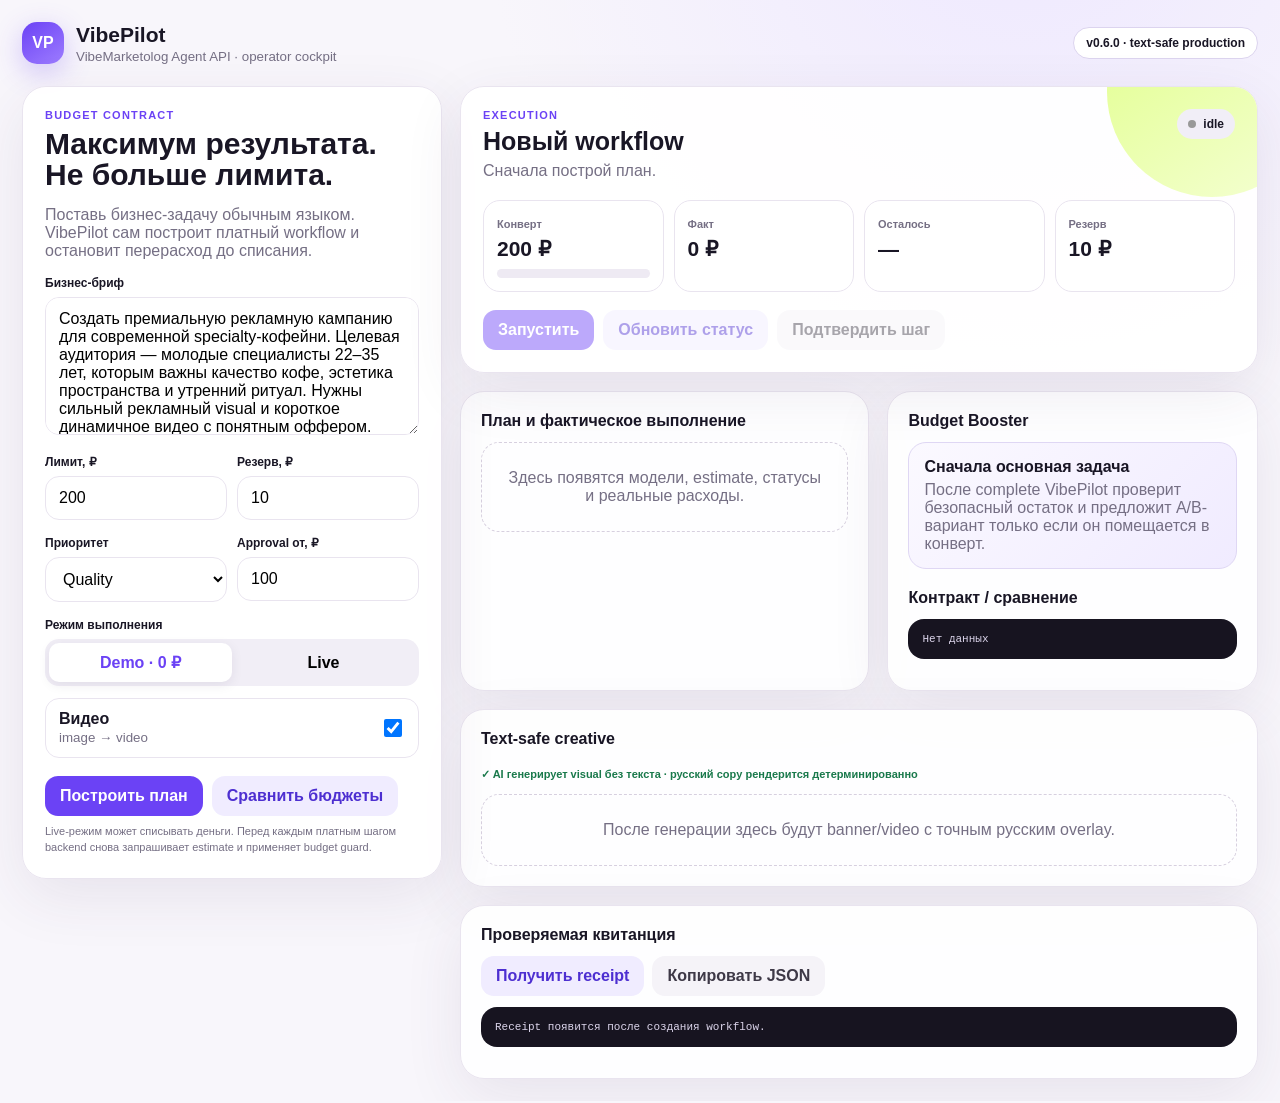
==== app/pilot.html @ fcf1f1fa "Release VibePilot v0.6.0 final product prototype" ====
<!doctype html>
<html lang="ru">
<head>
  <meta charset="utf-8">
  <meta name="viewport" content="width=device-width, initial-scale=1">
  <title>VibePilot — budget-aware AI production</title>
  <style>
    :root{--ink:#191625;--muted:#756f84;--line:#e9e4ef;--bg:#f8f6fb;--card:#fff;--violet:#6b42f5;--violet2:#8d6bff;--lime:#d8ff6a;--good:#19794b;--warn:#a86800;--bad:#b83045;--shadow:0 18px 60px rgba(63,42,91,.09)}
    *{box-sizing:border-box} body{margin:0;font-family:Inter,ui-sans-serif,-apple-system,BlinkMacSystemFont,"Segoe UI",sans-serif;background:radial-gradient(circle at 80% -10%,#eee8ff 0,transparent 34%),var(--bg);color:var(--ink)}
    button,input,textarea,select{font:inherit}.shell{max-width:1420px;margin:0 auto;padding:22px}.top{display:flex;align-items:center;justify-content:space-between;gap:16px;margin-bottom:22px}.brand{display:flex;align-items:center;gap:12px}.mark{width:42px;height:42px;border-radius:15px;background:linear-gradient(145deg,var(--violet),#9d7cff);display:grid;place-items:center;color:white;font-weight:900;box-shadow:0 8px 28px rgba(107,66,245,.28)}.brand strong{font-size:21px}.brand small{display:block;color:var(--muted);margin-top:2px}.chip{border:1px solid #dcd4ef;background:white;border-radius:999px;padding:8px 12px;font-size:12px;font-weight:800}.grid{display:grid;grid-template-columns:minmax(330px,420px) 1fr;gap:18px}.panel{background:rgba(255,255,255,.92);border:1px solid var(--line);border-radius:24px;box-shadow:var(--shadow)}.builder{padding:22px;position:sticky;top:16px;height:max-content}.eyebrow{font-size:11px;letter-spacing:.11em;text-transform:uppercase;color:var(--violet);font-weight:900}.builder h1{font-size:30px;line-height:1.02;margin:8px 0 10px}.muted{color:var(--muted)}label{display:block;font-size:12px;font-weight:800;margin:16px 0 7px}.field,textarea,select{width:100%;border:1px solid var(--line);border-radius:14px;background:#fff;padding:12px 13px;outline:none}.field:focus,textarea:focus,select:focus{border-color:#b6a3ff;box-shadow:0 0 0 4px #f0edff}textarea{min-height:138px;resize:vertical}.row{display:grid;grid-template-columns:1fr 1fr;gap:10px}.seg{display:grid;grid-template-columns:1fr 1fr;background:#f1eef6;border-radius:14px;padding:4px}.seg button{border:0;background:transparent;padding:10px;border-radius:10px;cursor:pointer;font-weight:800}.seg button.on{background:white;color:var(--violet);box-shadow:0 3px 12px rgba(42,28,64,.08)}.toggle{display:flex;align-items:center;justify-content:space-between;border:1px solid var(--line);border-radius:14px;padding:11px 13px;margin-top:12px}.toggle input{width:18px;height:18px}.actions{display:flex;gap:9px;flex-wrap:wrap;margin-top:18px}.btn{border:0;border-radius:13px;padding:11px 15px;font-weight:900;cursor:pointer}.primary{background:var(--violet);color:#fff}.secondary{background:#f0ecff;color:#4d2fd1}.ghost{background:#f5f3f8;color:#3e3947}.danger{background:#ffe9ed;color:var(--bad)}.btn:disabled{opacity:.45;cursor:not-allowed}.workspace{display:flex;flex-direction:column;gap:18px}.hero{padding:22px;overflow:hidden;position:relative}.hero:after{content:"";position:absolute;width:210px;height:210px;border-radius:50%;right:-60px;top:-100px;background:linear-gradient(145deg,#d8ff6a,#f3ffcb);opacity:.8}.heroline{display:flex;justify-content:space-between;align-items:flex-start;gap:15px;position:relative;z-index:1}.hero h2{font-size:25px;margin:6px 0}.status{display:inline-flex;align-items:center;gap:7px;border-radius:999px;padding:8px 11px;font-size:12px;font-weight:900;background:#f1eef7}.dot{width:8px;height:8px;border-radius:50%;background:#999}.status.complete .dot{background:#38a36f}.status.running .dot{background:#7452ff}.status.awaiting_approval .dot{background:#eea824}.metrics{display:grid;grid-template-columns:repeat(4,1fr);gap:10px;margin-top:20px;position:relative;z-index:1}.metric{border:1px solid var(--line);border-radius:17px;padding:13px;background:#fff}.metric b{display:block;font-size:21px;margin-top:5px}.metric span{font-size:11px;color:var(--muted);font-weight:700}.bar{height:9px;background:#eeeaf3;border-radius:999px;overflow:hidden;margin-top:8px}.bar i{display:block;height:100%;background:linear-gradient(90deg,var(--violet),var(--violet2));border-radius:inherit;width:0}.cards{display:grid;grid-template-columns:1.05fr .95fr;gap:18px}.section{padding:20px}.section h3{margin:0 0 12px;font-size:16px}.steps{display:flex;flex-direction:column;gap:9px}.step{display:grid;grid-template-columns:32px 1fr auto;gap:10px;align-items:center;padding:11px;border:1px solid var(--line);border-radius:15px}.stepicon{width:30px;height:30px;border-radius:10px;background:#f1edff;display:grid;place-items:center;font-size:12px;font-weight:900;color:var(--violet)}.step b{font-size:13px}.step small{display:block;color:var(--muted);margin-top:3px}.cost{font-size:12px;font-weight:900}.badge{font-size:10px;padding:5px 7px;border-radius:999px;background:#f4f1f7;color:#686175;font-weight:900}.badge.complete,.badge.simulated{background:#e8f8ef;color:var(--good)}.badge.running{background:#eee9ff;color:var(--violet)}.badge.awaiting_approval{background:#fff3d7;color:var(--warn)}.creative-grid{display:grid;grid-template-columns:1fr 1fr;gap:12px}.media{position:relative;aspect-ratio:1/1;border-radius:20px;overflow:hidden;background:linear-gradient(145deg,#f0ecf7,#ddd6eb);border:1px solid var(--line)}.media.wide{aspect-ratio:16/9;grid-column:1/-1}.media img,.media video{width:100%;height:100%;object-fit:cover;display:block}.overlay{position:absolute;inset:0;display:flex;flex-direction:column;justify-content:flex-end;padding:7%;background:linear-gradient(180deg,transparent 30%,rgba(17,12,26,.72));color:white;pointer-events:none}.overlay h4{font-size:clamp(20px,2.2vw,38px);line-height:1;margin:0 0 7px;max-width:78%}.overlay p{margin:0 0 10px;max-width:75%;font-size:clamp(11px,1.1vw,16px)}.offer{display:inline-flex;width:max-content;max-width:82%;padding:7px 10px;border-radius:9px;background:var(--lime);color:#191625;font-weight:900;font-size:11px}.empty{border:1px dashed #d7d0df;border-radius:18px;padding:26px;color:var(--muted);text-align:center}.booster{border:1px solid #dfd7f4;background:linear-gradient(135deg,#fbf9ff,#f0ebff);border-radius:18px;padding:15px}.booster strong{display:block;margin-bottom:5px}.booster .money{font-size:23px;font-weight:950;color:var(--violet)}pre{white-space:pre-wrap;word-break:break-word;background:#171420;color:#dcd5eb;border-radius:16px;padding:14px;max-height:280px;overflow:auto;font-size:11px}.toast{position:fixed;right:22px;bottom:22px;background:#191625;color:white;border-radius:14px;padding:12px 15px;box-shadow:var(--shadow);display:none;max-width:380px;z-index:9}.toast.show{display:block}.note{font-size:11px;line-height:1.45;color:var(--muted);margin-top:8px}.safe{display:inline-flex;align-items:center;gap:6px;color:var(--good);font-size:11px;font-weight:900;margin-top:8px}.livebox{display:none}.livebox.show{display:block}.receipt-actions{display:flex;gap:8px;flex-wrap:wrap;margin-bottom:10px}@media(max-width:1050px){.grid{grid-template-columns:1fr}.builder{position:relative;top:0}.cards{grid-template-columns:1fr}}@media(max-width:700px){.shell{padding:12px}.top{align-items:flex-start}.chip{display:none}.panel{border-radius:18px}.builder,.hero,.section{padding:16px}.metrics{grid-template-columns:1fr 1fr}.creative-grid{grid-template-columns:1fr}.media.wide{grid-column:auto}.row{grid-template-columns:1fr}.heroline{flex-direction:column}.builder h1{font-size:26px}}
  </style>
</head>
<body>
<div class="shell">
  <header class="top">
    <div class="brand"><div class="mark">VP</div><div><strong>VibePilot</strong><small>VibeMarketolog Agent API · operator cockpit</small></div></div>
    <div class="chip">v0.6.0 · text-safe production</div>
  </header>
  <main class="grid">
    <aside class="panel builder">
      <div class="eyebrow">Budget Contract</div>
      <h1>Максимум результата.<br>Не больше лимита.</h1>
      <p class="muted">Поставь бизнес-задачу обычным языком. VibePilot сам построит платный workflow и остановит перерасход до списания.</p>
      <label for="brief">Бизнес-бриф</label>
      <textarea id="brief">Создать премиальную рекламную кампанию для современной specialty-кофейни. Целевая аудитория — молодые специалисты 22–35 лет, которым важны качество кофе, эстетика пространства и утренний ритуал. Нужны сильный рекламный visual и короткое динамичное видео с понятным оффером.</textarea>
      <div class="row">
        <div><label for="budget">Лимит, ₽</label><input class="field" id="budget" type="number" min="10" value="200"></div>
        <div><label for="reserve">Резерв, ₽</label><input class="field" id="reserve" type="number" min="0" value="10"></div>
      </div>
      <div class="row">
        <div><label for="priority">Приоритет</label><select id="priority"><option value="economy">Economy</option><option value="balanced">Balanced</option><option value="quality" selected>Quality</option></select></div>
        <div><label for="approval">Approval от, ₽</label><input class="field" id="approval" type="number" min="1" value="100"></div>
      </div>
      <label>Режим выполнения</label>
      <div class="seg"><button id="demoBtn" class="on" onclick="setMode('demo')">Demo · 0 ₽</button><button id="liveBtn" onclick="setMode('live')">Live</button></div>
      <div id="liveBox" class="livebox"><label for="liveKey">VibePilot Live Key</label><input class="field" id="liveKey" type="password" autocomplete="off" placeholder="Хранится только в этой вкладке"><div class="note">Ключ сохраняется только в sessionStorage браузера и не отправляется на frontend-хостинг.</div></div>
      <div class="toggle"><span><b>Видео</b><br><small class="muted">image → video</small></span><input id="video" type="checkbox" checked></div>
      <div class="actions"><button class="btn primary" id="planBtn" onclick="plan()">Построить план</button><button class="btn secondary" onclick="compare()">Сравнить бюджеты</button></div>
      <div class="note">Live-режим может списывать деньги. Перед каждым платным шагом backend снова запрашивает estimate и применяет budget guard.</div>
    </aside>

    <section class="workspace">
      <div class="panel hero">
        <div class="heroline"><div><div class="eyebrow">Execution</div><h2 id="workflowTitle">Новый workflow</h2><div class="muted" id="workflowId">Сначала построй план.</div></div><div id="status" class="status"><i class="dot"></i><span>idle</span></div></div>
        <div class="metrics">
          <div class="metric"><span>Конверт</span><b id="mBudget">200 ₽</b><div class="bar"><i id="spendBar"></i></div></div>
          <div class="metric"><span>Факт</span><b id="mSpend">0 ₽</b></div>
          <div class="metric"><span>Осталось</span><b id="mRemain">—</b></div>
          <div class="metric"><span>Резерв</span><b id="mReserve">10 ₽</b></div>
        </div>
        <div class="actions"><button id="executeBtn" class="btn primary" onclick="executeWorkflow()" disabled>Запустить</button><button id="refreshBtn" class="btn secondary" onclick="refreshWorkflow()" disabled>Обновить статус</button><button id="approveBtn" class="btn ghost" onclick="approveWorkflow()" disabled>Подтвердить шаг</button></div>
      </div>

      <div class="cards">
        <div class="panel section"><h3>План и фактическое выполнение</h3><div id="steps" class="steps"><div class="empty">Здесь появятся модели, estimate, статусы и реальные расходы.</div></div></div>
        <div class="panel section"><h3>Budget Booster</h3><div id="booster" class="booster"><strong>Сначала основная задача</strong><div class="muted">После complete VibePilot проверит безопасный остаток и предложит A/B-вариант только если он помещается в конверт.</div></div><h3 style="margin-top:20px">Контракт / сравнение</h3><pre id="compareBox">Нет данных</pre></div>
      </div>

      <div class="panel section"><h3>Text-safe creative</h3><div class="safe">✓ AI генерирует visual без текста · русский copy рендерится детерминированно</div><div id="creative" class="creative-grid" style="margin-top:12px"><div class="empty" style="grid-column:1/-1">После генерации здесь будут banner/video с точным русским overlay.</div></div></div>

      <div class="panel section"><h3>Проверяемая квитанция</h3><div class="receipt-actions"><button class="btn secondary" onclick="loadReceipt()">Получить receipt</button><button class="btn ghost" onclick="copyReceipt()">Копировать JSON</button></div><pre id="receiptBox">Receipt появится после создания workflow.</pre></div>
    </section>
  </main>
</div>
<div id="toast" class="toast"></div>
<script>
let mode='demo', wf=null, receipt=null;
const $=id=>document.getElementById(id);
function setMode(v){mode=v;$('demoBtn').classList.toggle('on',v==='demo');$('liveBtn').classList.toggle('on',v==='live');$('liveBox').classList.toggle('show',v==='live');if(v==='live')$('liveKey').value=sessionStorage.getItem('vp_live_key')||''}
function key(){const v=$('liveKey').value.trim();if(v)sessionStorage.setItem('vp_live_key',v);return v}
function headers(json=true){const h={};if(json)h['Content-Type']='application/json';if(mode==='live'&&key())h['X-VibePilot-Live-Key']=key();return h}
function money(v){return `${Number(v||0).toFixed(2).replace('.00','')} ₽`}
function toast(t){$('toast').textContent=t;$('toast').classList.add('show');setTimeout(()=>$('toast').classList.remove('show'),3600)}
async function api(path,opt={}){const r=await fetch(path,opt);let d={};try{d=await r.json()}catch{}if(!r.ok){const x=d.detail||d;throw new Error(x.message||x.code||`HTTP ${r.status}`)}return d}
function body(){return{brief:$('brief').value.trim(),budget_rub:Number($('budget').value),priority:$('priority').value,execution_mode:mode,approval_required_above_rub:Number($('approval').value),include_video:$('video').checked,reserve_rub:Number($('reserve').value),price_drift_tolerance_rub:3}}
async function plan(){try{if(mode==='live'&&!key())throw new Error('Введите VibePilot Live Key');$('planBtn').disabled=true;wf=await api('/api/v1/workflows/plan',{method:'POST',headers:headers(),body:JSON.stringify(body())});render();await refreshCreative();await refreshBooster();toast('План построен без списания')}catch(e){toast(e.message)}finally{$('planBtn').disabled=false}}
async function compare(){try{const b=body();const max=b.budget_rub;const vals=[Math.max(10,Math.round(max*.5)),Math.max(10,Math.round(max*.75)),max];const d=await api('/api/v1/budget/compare',{method:'POST',headers:headers(),body:JSON.stringify({brief:b.brief,budgets_rub:vals,execution_mode:b.execution_mode,approval_required_above_rub:b.approval_required_above_rub,reserve_rub:b.reserve_rub,price_drift_tolerance_rub:3,include_video:b.include_video})});$('compareBox').textContent=JSON.stringify(d.scenarios,null,2)}catch(e){toast(e.message)}}
async function executeWorkflow(){if(!wf)return;try{wf=await api(`/api/v1/workflows/${wf.id}/execute`,{method:'POST',headers:headers()});render();await refreshCreative();await refreshBooster()}catch(e){toast(e.message)}}
async function refreshWorkflow(){if(!wf)return;try{wf=await api(`/api/v1/workflows/${wf.id}/refresh`,{method:'POST',headers:headers()});render();await refreshCreative();await refreshBooster()}catch(e){toast(e.message)}}
async function approveWorkflow(){if(!wf)return;try{wf=await api(`/api/v1/workflows/${wf.id}/approve`,{method:'POST',headers:headers(),body:JSON.stringify({approved:true,note:'Approved in VibePilot operator UI'})});render();await refreshCreative();await refreshBooster()}catch(e){toast(e.message)}}
async function loadReceipt(){if(!wf)return toast('Сначала создайте workflow');try{receipt=await api(`/api/v1/workflows/${wf.id}/receipt`,{headers:headers(false)});$('receiptBox').textContent=JSON.stringify(receipt,null,2)}catch(e){toast(e.message)}}
async function copyReceipt(){if(!receipt)return toast('Сначала получите receipt');await navigator.clipboard.writeText(JSON.stringify(receipt,null,2));toast('Receipt скопирован')}
async function refreshBooster(){if(!wf)return;try{const b=await api(`/api/v1/workflows/${wf.id}/booster`,{headers:headers(false)});$('booster').innerHTML=`<strong>${b.eligible?'Свободный бюджет можно превратить в A/B-тест':'Budget guard активен'}</strong><div class="money">${money(b.available_rub)}</div><div class="muted">${esc(b.reason)}</div>${b.eligible?'<div class="actions"><button class="btn primary" onclick="runBooster()">Сделать вариант B</button></div>':''}`}catch{}}
async function runBooster(){if(!wf)return;try{wf=await api(`/api/v1/workflows/${wf.id}/booster`,{method:'POST',headers:headers(false)});render();await refreshCreative();await refreshBooster();toast('A/B-вариант добавлен без выхода за конверт')}catch(e){toast(e.message)}}
async function refreshCreative(){if(!wf)return;try{const c=await api(`/api/v1/workflows/${wf.id}/creative`,{headers:headers(false)});renderCreative(c)}catch{}}
function render(){if(!wf)return;$('workflowTitle').textContent=wf.brief.slice(0,70);$('workflowId').textContent=`${wf.id} · ${wf.mode} · ${wf.priority}`;$('status').className=`status ${wf.status}`;$('status').querySelector('span').textContent=wf.status;$('mBudget').textContent=money(wf.budget_rub);$('mSpend').textContent=money(wf.actual_spend_rub-wf.refunded_rub);$('mRemain').textContent=money(wf.remaining_budget_rub);$('mReserve').textContent=money(wf.reserve_rub);$('spendBar').style.width=`${Math.min(100,100*(wf.actual_spend_rub-wf.refunded_rub)/wf.budget_rub)}%`;$('executeBtn').disabled=!['planned','running'].includes(wf.status);$('refreshBtn').disabled=!['running','awaiting_approval'].includes(wf.status);$('approveBtn').disabled=wf.status!=='awaiting_approval';$('steps').innerHTML=wf.steps.map((s,i)=>`<div class="step"><div class="stepicon">${i+1}</div><div><b>${esc(s.title)}</b><small>${esc(s.model)} · ${esc(s.reason||'')}</small></div><div style="text-align:right"><div class="cost">${money(s.actual_cost_rub||s.estimated_cost_rub)}</div><span class="badge ${s.status}">${esc(s.status)}</span></div></div>`).join('')}
function renderCreative(c){const cp=c.copy||{};const overlay=`<div class="overlay"><h4>${esc(cp.headline||'')}</h4><p>${esc(cp.subheadline||'')}</p><span class="offer">${esc(cp.offer||cp.cta||'')}</span></div>`;let h='';if(c.banner_url)h+=`<div class="media"><img src="${attr(c.banner_url)}" alt="banner">${overlay}</div>`;if(c.bonus_banner_url)h+=`<div class="media"><img src="${attr(c.bonus_banner_url)}" alt="variant B">${overlay}</div>`;if(c.video_url)h+=`<div class="media wide"><video src="${attr(c.video_url)}" controls muted loop playsinline></video>${overlay}</div>`;$('creative').innerHTML=h||'<div class="empty" style="grid-column:1/-1">Media ещё не готовы.</div>'}
function esc(v){return String(v??'').replace(/[&<>"']/g,x=>({'&':'&amp;','<':'&lt;','>':'&gt;','"':'&quot;',"'":'&#039;'}[x]))}
function attr(v){return esc(v)}
setMode('demo');
</script>
</body>
</html>
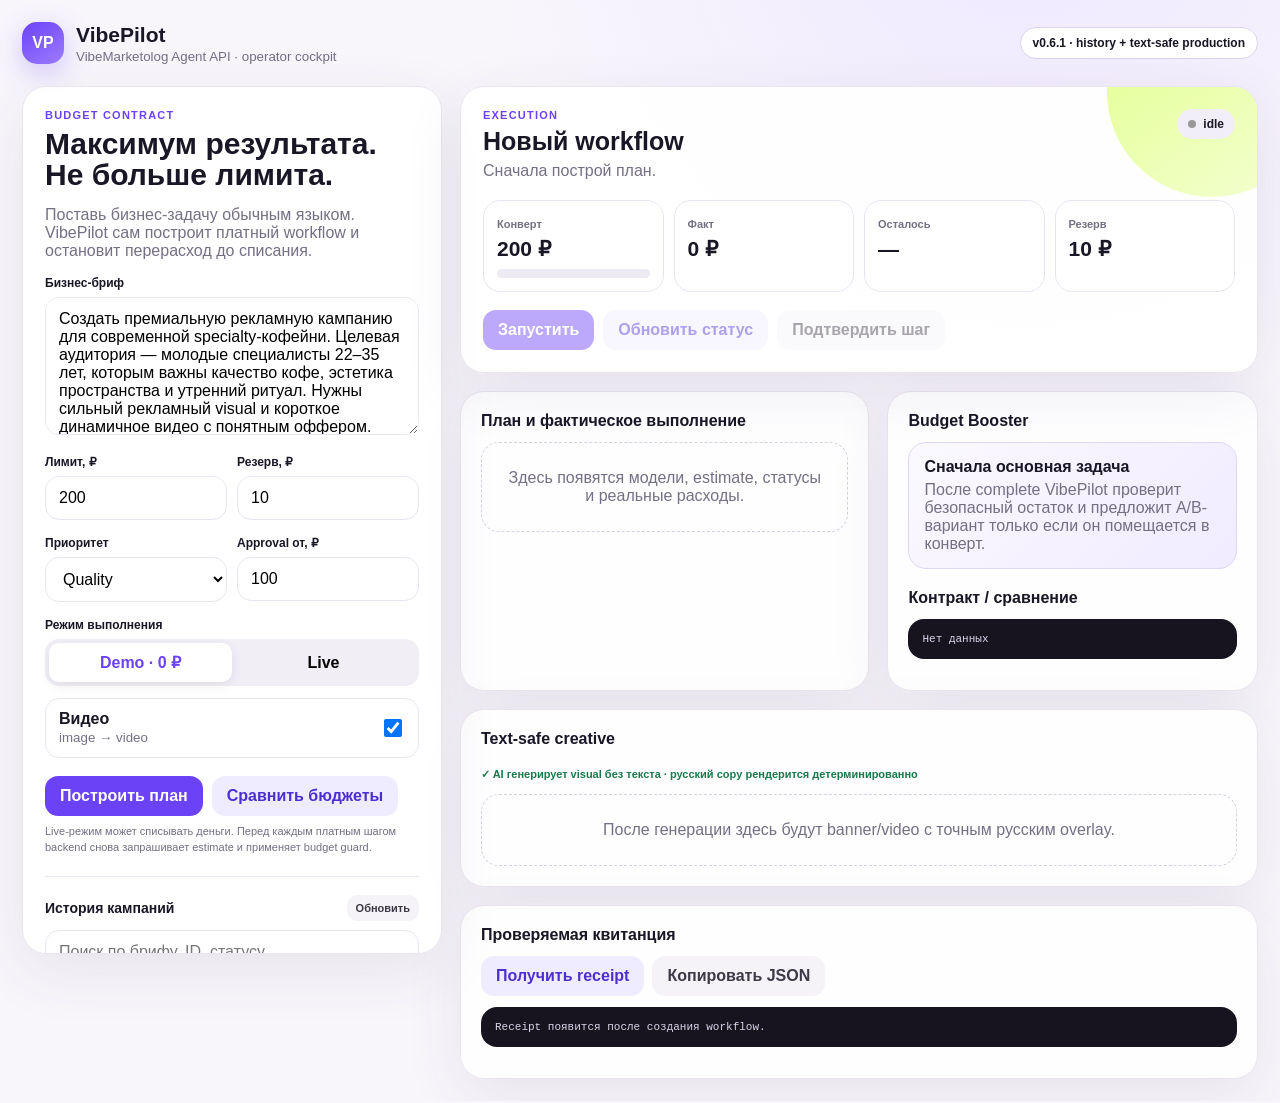
==== commit 8514ef16: "Add persistent campaign history to VibePilot" ====
--- a/app/pilot.html
+++ b/app/pilot.html
@@ -7,14 +7,14 @@
   <style>
     :root{--ink:#191625;--muted:#756f84;--line:#e9e4ef;--bg:#f8f6fb;--card:#fff;--violet:#6b42f5;--violet2:#8d6bff;--lime:#d8ff6a;--good:#19794b;--warn:#a86800;--bad:#b83045;--shadow:0 18px 60px rgba(63,42,91,.09)}
     *{box-sizing:border-box} body{margin:0;font-family:Inter,ui-sans-serif,-apple-system,BlinkMacSystemFont,"Segoe UI",sans-serif;background:radial-gradient(circle at 80% -10%,#eee8ff 0,transparent 34%),var(--bg);color:var(--ink)}
-    button,input,textarea,select{font:inherit}.shell{max-width:1420px;margin:0 auto;padding:22px}.top{display:flex;align-items:center;justify-content:space-between;gap:16px;margin-bottom:22px}.brand{display:flex;align-items:center;gap:12px}.mark{width:42px;height:42px;border-radius:15px;background:linear-gradient(145deg,var(--violet),#9d7cff);display:grid;place-items:center;color:white;font-weight:900;box-shadow:0 8px 28px rgba(107,66,245,.28)}.brand strong{font-size:21px}.brand small{display:block;color:var(--muted);margin-top:2px}.chip{border:1px solid #dcd4ef;background:white;border-radius:999px;padding:8px 12px;font-size:12px;font-weight:800}.grid{display:grid;grid-template-columns:minmax(330px,420px) 1fr;gap:18px}.panel{background:rgba(255,255,255,.92);border:1px solid var(--line);border-radius:24px;box-shadow:var(--shadow)}.builder{padding:22px;position:sticky;top:16px;height:max-content}.eyebrow{font-size:11px;letter-spacing:.11em;text-transform:uppercase;color:var(--violet);font-weight:900}.builder h1{font-size:30px;line-height:1.02;margin:8px 0 10px}.muted{color:var(--muted)}label{display:block;font-size:12px;font-weight:800;margin:16px 0 7px}.field,textarea,select{width:100%;border:1px solid var(--line);border-radius:14px;background:#fff;padding:12px 13px;outline:none}.field:focus,textarea:focus,select:focus{border-color:#b6a3ff;box-shadow:0 0 0 4px #f0edff}textarea{min-height:138px;resize:vertical}.row{display:grid;grid-template-columns:1fr 1fr;gap:10px}.seg{display:grid;grid-template-columns:1fr 1fr;background:#f1eef6;border-radius:14px;padding:4px}.seg button{border:0;background:transparent;padding:10px;border-radius:10px;cursor:pointer;font-weight:800}.seg button.on{background:white;color:var(--violet);box-shadow:0 3px 12px rgba(42,28,64,.08)}.toggle{display:flex;align-items:center;justify-content:space-between;border:1px solid var(--line);border-radius:14px;padding:11px 13px;margin-top:12px}.toggle input{width:18px;height:18px}.actions{display:flex;gap:9px;flex-wrap:wrap;margin-top:18px}.btn{border:0;border-radius:13px;padding:11px 15px;font-weight:900;cursor:pointer}.primary{background:var(--violet);color:#fff}.secondary{background:#f0ecff;color:#4d2fd1}.ghost{background:#f5f3f8;color:#3e3947}.danger{background:#ffe9ed;color:var(--bad)}.btn:disabled{opacity:.45;cursor:not-allowed}.workspace{display:flex;flex-direction:column;gap:18px}.hero{padding:22px;overflow:hidden;position:relative}.hero:after{content:"";position:absolute;width:210px;height:210px;border-radius:50%;right:-60px;top:-100px;background:linear-gradient(145deg,#d8ff6a,#f3ffcb);opacity:.8}.heroline{display:flex;justify-content:space-between;align-items:flex-start;gap:15px;position:relative;z-index:1}.hero h2{font-size:25px;margin:6px 0}.status{display:inline-flex;align-items:center;gap:7px;border-radius:999px;padding:8px 11px;font-size:12px;font-weight:900;background:#f1eef7}.dot{width:8px;height:8px;border-radius:50%;background:#999}.status.complete .dot{background:#38a36f}.status.running .dot{background:#7452ff}.status.awaiting_approval .dot{background:#eea824}.metrics{display:grid;grid-template-columns:repeat(4,1fr);gap:10px;margin-top:20px;position:relative;z-index:1}.metric{border:1px solid var(--line);border-radius:17px;padding:13px;background:#fff}.metric b{display:block;font-size:21px;margin-top:5px}.metric span{font-size:11px;color:var(--muted);font-weight:700}.bar{height:9px;background:#eeeaf3;border-radius:999px;overflow:hidden;margin-top:8px}.bar i{display:block;height:100%;background:linear-gradient(90deg,var(--violet),var(--violet2));border-radius:inherit;width:0}.cards{display:grid;grid-template-columns:1.05fr .95fr;gap:18px}.section{padding:20px}.section h3{margin:0 0 12px;font-size:16px}.steps{display:flex;flex-direction:column;gap:9px}.step{display:grid;grid-template-columns:32px 1fr auto;gap:10px;align-items:center;padding:11px;border:1px solid var(--line);border-radius:15px}.stepicon{width:30px;height:30px;border-radius:10px;background:#f1edff;display:grid;place-items:center;font-size:12px;font-weight:900;color:var(--violet)}.step b{font-size:13px}.step small{display:block;color:var(--muted);margin-top:3px}.cost{font-size:12px;font-weight:900}.badge{font-size:10px;padding:5px 7px;border-radius:999px;background:#f4f1f7;color:#686175;font-weight:900}.badge.complete,.badge.simulated{background:#e8f8ef;color:var(--good)}.badge.running{background:#eee9ff;color:var(--violet)}.badge.awaiting_approval{background:#fff3d7;color:var(--warn)}.creative-grid{display:grid;grid-template-columns:1fr 1fr;gap:12px}.media{position:relative;aspect-ratio:1/1;border-radius:20px;overflow:hidden;background:linear-gradient(145deg,#f0ecf7,#ddd6eb);border:1px solid var(--line)}.media.wide{aspect-ratio:16/9;grid-column:1/-1}.media img,.media video{width:100%;height:100%;object-fit:cover;display:block}.overlay{position:absolute;inset:0;display:flex;flex-direction:column;justify-content:flex-end;padding:7%;background:linear-gradient(180deg,transparent 30%,rgba(17,12,26,.72));color:white;pointer-events:none}.overlay h4{font-size:clamp(20px,2.2vw,38px);line-height:1;margin:0 0 7px;max-width:78%}.overlay p{margin:0 0 10px;max-width:75%;font-size:clamp(11px,1.1vw,16px)}.offer{display:inline-flex;width:max-content;max-width:82%;padding:7px 10px;border-radius:9px;background:var(--lime);color:#191625;font-weight:900;font-size:11px}.empty{border:1px dashed #d7d0df;border-radius:18px;padding:26px;color:var(--muted);text-align:center}.booster{border:1px solid #dfd7f4;background:linear-gradient(135deg,#fbf9ff,#f0ebff);border-radius:18px;padding:15px}.booster strong{display:block;margin-bottom:5px}.booster .money{font-size:23px;font-weight:950;color:var(--violet)}pre{white-space:pre-wrap;word-break:break-word;background:#171420;color:#dcd5eb;border-radius:16px;padding:14px;max-height:280px;overflow:auto;font-size:11px}.toast{position:fixed;right:22px;bottom:22px;background:#191625;color:white;border-radius:14px;padding:12px 15px;box-shadow:var(--shadow);display:none;max-width:380px;z-index:9}.toast.show{display:block}.note{font-size:11px;line-height:1.45;color:var(--muted);margin-top:8px}.safe{display:inline-flex;align-items:center;gap:6px;color:var(--good);font-size:11px;font-weight:900;margin-top:8px}.livebox{display:none}.livebox.show{display:block}.receipt-actions{display:flex;gap:8px;flex-wrap:wrap;margin-bottom:10px}@media(max-width:1050px){.grid{grid-template-columns:1fr}.builder{position:relative;top:0}.cards{grid-template-columns:1fr}}@media(max-width:700px){.shell{padding:12px}.top{align-items:flex-start}.chip{display:none}.panel{border-radius:18px}.builder,.hero,.section{padding:16px}.metrics{grid-template-columns:1fr 1fr}.creative-grid{grid-template-columns:1fr}.media.wide{grid-column:auto}.row{grid-template-columns:1fr}.heroline{flex-direction:column}.builder h1{font-size:26px}}
+    button,input,textarea,select{font:inherit}.shell{max-width:1420px;margin:0 auto;padding:22px}.top{display:flex;align-items:center;justify-content:space-between;gap:16px;margin-bottom:22px}.brand{display:flex;align-items:center;gap:12px}.mark{width:42px;height:42px;border-radius:15px;background:linear-gradient(145deg,var(--violet),#9d7cff);display:grid;place-items:center;color:white;font-weight:900;box-shadow:0 8px 28px rgba(107,66,245,.28)}.brand strong{font-size:21px}.brand small{display:block;color:var(--muted);margin-top:2px}.chip{border:1px solid #dcd4ef;background:white;border-radius:999px;padding:8px 12px;font-size:12px;font-weight:800}.grid{display:grid;grid-template-columns:minmax(330px,420px) 1fr;gap:18px}.panel{background:rgba(255,255,255,.92);border:1px solid var(--line);border-radius:24px;box-shadow:var(--shadow)}.builder{padding:22px;position:sticky;top:16px;height:max-content;max-height:calc(100vh - 32px);overflow:auto}.eyebrow{font-size:11px;letter-spacing:.11em;text-transform:uppercase;color:var(--violet);font-weight:900}.builder h1{font-size:30px;line-height:1.02;margin:8px 0 10px}.muted{color:var(--muted)}label{display:block;font-size:12px;font-weight:800;margin:16px 0 7px}.field,textarea,select{width:100%;border:1px solid var(--line);border-radius:14px;background:#fff;padding:12px 13px;outline:none}.field:focus,textarea:focus,select:focus{border-color:#b6a3ff;box-shadow:0 0 0 4px #f0edff}textarea{min-height:138px;resize:vertical}.row{display:grid;grid-template-columns:1fr 1fr;gap:10px}.seg{display:grid;grid-template-columns:1fr 1fr;background:#f1eef6;border-radius:14px;padding:4px}.seg button{border:0;background:transparent;padding:10px;border-radius:10px;cursor:pointer;font-weight:800}.seg button.on{background:white;color:var(--violet);box-shadow:0 3px 12px rgba(42,28,64,.08)}.toggle{display:flex;align-items:center;justify-content:space-between;border:1px solid var(--line);border-radius:14px;padding:11px 13px;margin-top:12px}.toggle input{width:18px;height:18px}.actions{display:flex;gap:9px;flex-wrap:wrap;margin-top:18px}.btn{border:0;border-radius:13px;padding:11px 15px;font-weight:900;cursor:pointer}.primary{background:var(--violet);color:#fff}.secondary{background:#f0ecff;color:#4d2fd1}.ghost{background:#f5f3f8;color:#3e3947}.danger{background:#ffe9ed;color:var(--bad)}.btn:disabled{opacity:.45;cursor:not-allowed}.workspace{display:flex;flex-direction:column;gap:18px}.hero{padding:22px;overflow:hidden;position:relative}.hero:after{content:"";position:absolute;width:210px;height:210px;border-radius:50%;right:-60px;top:-100px;background:linear-gradient(145deg,#d8ff6a,#f3ffcb);opacity:.8}.heroline{display:flex;justify-content:space-between;align-items:flex-start;gap:15px;position:relative;z-index:1}.hero h2{font-size:25px;margin:6px 0}.status{display:inline-flex;align-items:center;gap:7px;border-radius:999px;padding:8px 11px;font-size:12px;font-weight:900;background:#f1eef7}.dot{width:8px;height:8px;border-radius:50%;background:#999}.status.complete .dot{background:#38a36f}.status.running .dot{background:#7452ff}.status.awaiting_approval .dot{background:#eea824}.metrics{display:grid;grid-template-columns:repeat(4,1fr);gap:10px;margin-top:20px;position:relative;z-index:1}.metric{border:1px solid var(--line);border-radius:17px;padding:13px;background:#fff}.metric b{display:block;font-size:21px;margin-top:5px}.metric span{font-size:11px;color:var(--muted);font-weight:700}.bar{height:9px;background:#eeeaf3;border-radius:999px;overflow:hidden;margin-top:8px}.bar i{display:block;height:100%;background:linear-gradient(90deg,var(--violet),var(--violet2));border-radius:inherit;width:0}.cards{display:grid;grid-template-columns:1.05fr .95fr;gap:18px}.section{padding:20px}.section h3{margin:0 0 12px;font-size:16px}.steps{display:flex;flex-direction:column;gap:9px}.step{display:grid;grid-template-columns:32px 1fr auto;gap:10px;align-items:center;padding:11px;border:1px solid var(--line);border-radius:15px}.stepicon{width:30px;height:30px;border-radius:10px;background:#f1edff;display:grid;place-items:center;font-size:12px;font-weight:900;color:var(--violet)}.step b{font-size:13px}.step small{display:block;color:var(--muted);margin-top:3px}.cost{font-size:12px;font-weight:900}.badge{font-size:10px;padding:5px 7px;border-radius:999px;background:#f4f1f7;color:#686175;font-weight:900}.badge.complete,.badge.simulated{background:#e8f8ef;color:var(--good)}.badge.running{background:#eee9ff;color:var(--violet)}.badge.awaiting_approval{background:#fff3d7;color:var(--warn)}.creative-grid{display:grid;grid-template-columns:1fr 1fr;gap:12px}.media{position:relative;aspect-ratio:1/1;border-radius:20px;overflow:hidden;background:linear-gradient(145deg,#f0ecf7,#ddd6eb);border:1px solid var(--line)}.media.wide{aspect-ratio:16/9;grid-column:1/-1}.media img,.media video{width:100%;height:100%;object-fit:cover;display:block}.overlay{position:absolute;inset:0;display:flex;flex-direction:column;justify-content:flex-end;padding:7%;background:linear-gradient(180deg,transparent 30%,rgba(17,12,26,.72));color:white;pointer-events:none}.overlay h4{font-size:clamp(20px,2.2vw,38px);line-height:1;margin:0 0 7px;max-width:78%}.overlay p{margin:0 0 10px;max-width:75%;font-size:clamp(11px,1.1vw,16px)}.offer{display:inline-flex;width:max-content;max-width:82%;padding:7px 10px;border-radius:9px;background:var(--lime);color:#191625;font-weight:900;font-size:11px}.empty{border:1px dashed #d7d0df;border-radius:18px;padding:26px;color:var(--muted);text-align:center}.booster{border:1px solid #dfd7f4;background:linear-gradient(135deg,#fbf9ff,#f0ebff);border-radius:18px;padding:15px}.booster strong{display:block;margin-bottom:5px}.booster .money{font-size:23px;font-weight:950;color:var(--violet)}pre{white-space:pre-wrap;word-break:break-word;background:#171420;color:#dcd5eb;border-radius:16px;padding:14px;max-height:280px;overflow:auto;font-size:11px}.toast{position:fixed;right:22px;bottom:22px;background:#191625;color:white;border-radius:14px;padding:12px 15px;box-shadow:var(--shadow);display:none;max-width:380px;z-index:9}.toast.show{display:block}.note{font-size:11px;line-height:1.45;color:var(--muted);margin-top:8px}.safe{display:inline-flex;align-items:center;gap:6px;color:var(--good);font-size:11px;font-weight:900;margin-top:8px}.livebox{display:none}.livebox.show{display:block}.receipt-actions{display:flex;gap:8px;flex-wrap:wrap;margin-bottom:10px}.history{margin-top:20px;padding-top:18px;border-top:1px solid var(--line)}.history-head{display:flex;align-items:center;justify-content:space-between;gap:8px;margin-bottom:9px}.history-head h3{margin:0;font-size:14px}.history-search{margin-bottom:9px}.history-list{display:flex;flex-direction:column;gap:7px;max-height:310px;overflow:auto;padding-right:2px}.history-item{width:100%;text-align:left;border:1px solid var(--line);background:#fff;border-radius:13px;padding:10px;cursor:pointer;color:var(--ink)}.history-item:hover{border-color:#b6a3ff;background:#fbfaff}.history-item.active{border-color:var(--violet);box-shadow:0 0 0 2px #eee9ff}.history-title{font-size:12px;font-weight:900;white-space:nowrap;overflow:hidden;text-overflow:ellipsis}.history-meta{display:flex;justify-content:space-between;gap:8px;margin-top:5px;color:var(--muted);font-size:10px}.history-money{font-weight:900;color:var(--violet)}.mini{padding:7px 9px;border-radius:10px;font-size:11px}@media(max-width:1050px){.grid{grid-template-columns:1fr}.builder{position:relative;top:0;max-height:none;overflow:visible}.cards{grid-template-columns:1fr}}@media(max-width:700px){.shell{padding:12px}.top{align-items:flex-start}.chip{display:none}.panel{border-radius:18px}.builder,.hero,.section{padding:16px}.metrics{grid-template-columns:1fr 1fr}.creative-grid{grid-template-columns:1fr}.media.wide{grid-column:auto}.row{grid-template-columns:1fr}.heroline{flex-direction:column}.builder h1{font-size:26px}}
   </style>
 </head>
 <body>
 <div class="shell">
   <header class="top">
     <div class="brand"><div class="mark">VP</div><div><strong>VibePilot</strong><small>VibeMarketolog Agent API · operator cockpit</small></div></div>
-    <div class="chip">v0.6.0 · text-safe production</div>
+    <div class="chip">v0.6.1 · history + text-safe production</div>
   </header>
   <main class="grid">
     <aside class="panel builder">
@@ -37,6 +37,19 @@
       <div class="toggle"><span><b>Видео</b><br><small class="muted">image → video</small></span><input id="video" type="checkbox" checked></div>
       <div class="actions"><button class="btn primary" id="planBtn" onclick="plan()">Построить план</button><button class="btn secondary" onclick="compare()">Сравнить бюджеты</button></div>
       <div class="note">Live-режим может списывать деньги. Перед каждым платным шагом backend снова запрашивает estimate и применяет budget guard.</div>
+      <div class="history">
+        <div class="history-head">
+          <h3>История кампаний</h3>
+          <button class="btn ghost mini" onclick="loadHistory()">Обновить</button>
+        </div>
+        <input class="field history-search" id="historySearch" type="search"
+          placeholder="Поиск по брифу, ID, статусу"
+          oninput="renderHistory()">
+        <div id="historyList" class="history-list">
+          <div class="empty">История приватна. Для доступа используется VibePilot Live Key.</div>
+        </div>
+        <div class="note">Кампании хранятся в PostgreSQL и остаются доступны после новых запусков и redeploy.</div>
+      </div>
     </aside>
 
     <section class="workspace">
@@ -64,30 +77,36 @@
 </div>
 <div id="toast" class="toast"></div>
 <script>
-let mode='demo', wf=null, receipt=null;
+let mode='demo', wf=null, receipt=null, historyItems=[];
 const $=id=>document.getElementById(id);
 function setMode(v){mode=v;$('demoBtn').classList.toggle('on',v==='demo');$('liveBtn').classList.toggle('on',v==='live');$('liveBox').classList.toggle('show',v==='live');if(v==='live')$('liveKey').value=sessionStorage.getItem('vp_live_key')||''}
 function key(){const v=$('liveKey').value.trim();if(v)sessionStorage.setItem('vp_live_key',v);return v}
 function headers(json=true){const h={};if(json)h['Content-Type']='application/json';if(mode==='live'&&key())h['X-VibePilot-Live-Key']=key();return h}
 function money(v){return `${Number(v||0).toFixed(2).replace('.00','')} ₽`}
+function operatorKey(){return $('liveKey').value.trim()||sessionStorage.getItem('vp_live_key')||''}
+function operatorHeaders(){const h={};const k=operatorKey();if(k)h['X-VibePilot-Live-Key']=k;return h}
+function historyDate(v){try{return new Date(v).toLocaleString('ru-RU',{day:'2-digit',month:'short',hour:'2-digit',minute:'2-digit'})}catch{return''}}
+async function loadHistory(){const k=operatorKey();if(!k){$('historyList').innerHTML='<div class="empty">Переключитесь в Live и введите VibePilot Live Key, чтобы открыть приватную историю.</div>';return}try{const d=await api('/api/v1/campaigns?limit=100',{headers:operatorHeaders()});historyItems=d.items||[];renderHistory()}catch(e){$('historyList').innerHTML=`<div class="empty">${esc(e.message)}</div>`}}
+function renderHistory(){const box=$('historyList');if(!box)return;const q=($('historySearch').value||'').trim().toLowerCase();const items=historyItems.filter(x=>!q||`${x.brief} ${x.id} ${x.status} ${x.priority} ${x.mode}`.toLowerCase().includes(q));if(!items.length){box.innerHTML='<div class="empty">Кампании не найдены.</div>';return}box.innerHTML=items.map(x=>`<button class="history-item ${wf&&wf.id===x.id?'active':''}" onclick="openCampaign('${attr(x.id)}','${attr(x.mode)}')"><div class="history-title">${esc(x.brief)}</div><div class="history-meta"><span>${historyDate(x.updated_at)} · ${esc(x.status)} · ${esc(x.priority)}</span><span class="history-money">${money(x.net_spend_rub)}</span></div></button>`).join('')}
+async function openCampaign(id,expectedMode){if(expectedMode==='live'&&!operatorKey()){setMode('live');toast('Введите VibePilot Live Key для открытия live-кампании');return}try{setMode(expectedMode);wf=await api(`/api/v1/workflows/${id}`,{headers:expectedMode==='live'?operatorHeaders():{}});mode=wf.mode;setMode(wf.mode);$('brief').value=wf.brief;$('budget').value=wf.budget_rub;$('reserve').value=wf.reserve_rub;$('priority').value=wf.priority;$('approval').value=wf.approval_required_above_rub;$('video').checked=wf.include_video;receipt=null;$('receiptBox').textContent='Нажмите «Получить receipt», чтобы загрузить квитанцию этой кампании.';render();await refreshCreative();await refreshBooster();renderHistory();toast('Кампания восстановлена из истории')}catch(e){toast(e.message)}}
 function toast(t){$('toast').textContent=t;$('toast').classList.add('show');setTimeout(()=>$('toast').classList.remove('show'),3600)}
 async function api(path,opt={}){const r=await fetch(path,opt);let d={};try{d=await r.json()}catch{}if(!r.ok){const x=d.detail||d;throw new Error(x.message||x.code||`HTTP ${r.status}`)}return d}
 function body(){return{brief:$('brief').value.trim(),budget_rub:Number($('budget').value),priority:$('priority').value,execution_mode:mode,approval_required_above_rub:Number($('approval').value),include_video:$('video').checked,reserve_rub:Number($('reserve').value),price_drift_tolerance_rub:3}}
-async function plan(){try{if(mode==='live'&&!key())throw new Error('Введите VibePilot Live Key');$('planBtn').disabled=true;wf=await api('/api/v1/workflows/plan',{method:'POST',headers:headers(),body:JSON.stringify(body())});render();await refreshCreative();await refreshBooster();toast('План построен без списания')}catch(e){toast(e.message)}finally{$('planBtn').disabled=false}}
+async function plan(){try{if(mode==='live'&&!key())throw new Error('Введите VibePilot Live Key');$('planBtn').disabled=true;wf=await api('/api/v1/workflows/plan',{method:'POST',headers:headers(),body:JSON.stringify(body())});render();await refreshCreative();await refreshBooster();if(operatorKey())await loadHistory();toast('План построен без списания')}catch(e){toast(e.message)}finally{$('planBtn').disabled=false}}
 async function compare(){try{const b=body();const max=b.budget_rub;const vals=[Math.max(10,Math.round(max*.5)),Math.max(10,Math.round(max*.75)),max];const d=await api('/api/v1/budget/compare',{method:'POST',headers:headers(),body:JSON.stringify({brief:b.brief,budgets_rub:vals,execution_mode:b.execution_mode,approval_required_above_rub:b.approval_required_above_rub,reserve_rub:b.reserve_rub,price_drift_tolerance_rub:3,include_video:b.include_video})});$('compareBox').textContent=JSON.stringify(d.scenarios,null,2)}catch(e){toast(e.message)}}
-async function executeWorkflow(){if(!wf)return;try{wf=await api(`/api/v1/workflows/${wf.id}/execute`,{method:'POST',headers:headers()});render();await refreshCreative();await refreshBooster()}catch(e){toast(e.message)}}
-async function refreshWorkflow(){if(!wf)return;try{wf=await api(`/api/v1/workflows/${wf.id}/refresh`,{method:'POST',headers:headers()});render();await refreshCreative();await refreshBooster()}catch(e){toast(e.message)}}
-async function approveWorkflow(){if(!wf)return;try{wf=await api(`/api/v1/workflows/${wf.id}/approve`,{method:'POST',headers:headers(),body:JSON.stringify({approved:true,note:'Approved in VibePilot operator UI'})});render();await refreshCreative();await refreshBooster()}catch(e){toast(e.message)}}
+async function executeWorkflow(){if(!wf)return;try{wf=await api(`/api/v1/workflows/${wf.id}/execute`,{method:'POST',headers:headers()});render();await refreshCreative();await refreshBooster();if(operatorKey())await loadHistory()}catch(e){toast(e.message)}}
+async function refreshWorkflow(){if(!wf)return;try{wf=await api(`/api/v1/workflows/${wf.id}/refresh`,{method:'POST',headers:headers()});render();await refreshCreative();await refreshBooster();if(operatorKey())await loadHistory()}catch(e){toast(e.message)}}
+async function approveWorkflow(){if(!wf)return;try{wf=await api(`/api/v1/workflows/${wf.id}/approve`,{method:'POST',headers:headers(),body:JSON.stringify({approved:true,note:'Approved in VibePilot operator UI'})});render();await refreshCreative();await refreshBooster();if(operatorKey())await loadHistory()}catch(e){toast(e.message)}}
 async function loadReceipt(){if(!wf)return toast('Сначала создайте workflow');try{receipt=await api(`/api/v1/workflows/${wf.id}/receipt`,{headers:headers(false)});$('receiptBox').textContent=JSON.stringify(receipt,null,2)}catch(e){toast(e.message)}}
 async function copyReceipt(){if(!receipt)return toast('Сначала получите receipt');await navigator.clipboard.writeText(JSON.stringify(receipt,null,2));toast('Receipt скопирован')}
 async function refreshBooster(){if(!wf)return;try{const b=await api(`/api/v1/workflows/${wf.id}/booster`,{headers:headers(false)});$('booster').innerHTML=`<strong>${b.eligible?'Свободный бюджет можно превратить в A/B-тест':'Budget guard активен'}</strong><div class="money">${money(b.available_rub)}</div><div class="muted">${esc(b.reason)}</div>${b.eligible?'<div class="actions"><button class="btn primary" onclick="runBooster()">Сделать вариант B</button></div>':''}`}catch{}}
-async function runBooster(){if(!wf)return;try{wf=await api(`/api/v1/workflows/${wf.id}/booster`,{method:'POST',headers:headers(false)});render();await refreshCreative();await refreshBooster();toast('A/B-вариант добавлен без выхода за конверт')}catch(e){toast(e.message)}}
+async function runBooster(){if(!wf)return;try{wf=await api(`/api/v1/workflows/${wf.id}/booster`,{method:'POST',headers:headers(false)});render();await refreshCreative();await refreshBooster();if(operatorKey())await loadHistory();toast('A/B-вариант добавлен без выхода за конверт')}catch(e){toast(e.message)}}
 async function refreshCreative(){if(!wf)return;try{const c=await api(`/api/v1/workflows/${wf.id}/creative`,{headers:headers(false)});renderCreative(c)}catch{}}
 function render(){if(!wf)return;$('workflowTitle').textContent=wf.brief.slice(0,70);$('workflowId').textContent=`${wf.id} · ${wf.mode} · ${wf.priority}`;$('status').className=`status ${wf.status}`;$('status').querySelector('span').textContent=wf.status;$('mBudget').textContent=money(wf.budget_rub);$('mSpend').textContent=money(wf.actual_spend_rub-wf.refunded_rub);$('mRemain').textContent=money(wf.remaining_budget_rub);$('mReserve').textContent=money(wf.reserve_rub);$('spendBar').style.width=`${Math.min(100,100*(wf.actual_spend_rub-wf.refunded_rub)/wf.budget_rub)}%`;$('executeBtn').disabled=!['planned','running'].includes(wf.status);$('refreshBtn').disabled=!['running','awaiting_approval'].includes(wf.status);$('approveBtn').disabled=wf.status!=='awaiting_approval';$('steps').innerHTML=wf.steps.map((s,i)=>`<div class="step"><div class="stepicon">${i+1}</div><div><b>${esc(s.title)}</b><small>${esc(s.model)} · ${esc(s.reason||'')}</small></div><div style="text-align:right"><div class="cost">${money(s.actual_cost_rub||s.estimated_cost_rub)}</div><span class="badge ${s.status}">${esc(s.status)}</span></div></div>`).join('')}
 function renderCreative(c){const cp=c.copy||{};const overlay=`<div class="overlay"><h4>${esc(cp.headline||'')}</h4><p>${esc(cp.subheadline||'')}</p><span class="offer">${esc(cp.offer||cp.cta||'')}</span></div>`;let h='';if(c.banner_url)h+=`<div class="media"><img src="${attr(c.banner_url)}" alt="banner">${overlay}</div>`;if(c.bonus_banner_url)h+=`<div class="media"><img src="${attr(c.bonus_banner_url)}" alt="variant B">${overlay}</div>`;if(c.video_url)h+=`<div class="media wide"><video src="${attr(c.video_url)}" controls muted loop playsinline></video>${overlay}</div>`;$('creative').innerHTML=h||'<div class="empty" style="grid-column:1/-1">Media ещё не готовы.</div>'}
 function esc(v){return String(v??'').replace(/[&<>"']/g,x=>({'&':'&amp;','<':'&lt;','>':'&gt;','"':'&quot;',"'":'&#039;'}[x]))}
 function attr(v){return esc(v)}
-setMode('demo');
+const savedKey=sessionStorage.getItem('vp_live_key')||'';if(savedKey)$('liveKey').value=savedKey;setMode('demo');if(savedKey)loadHistory();
 </script>
 </body>
 </html>
